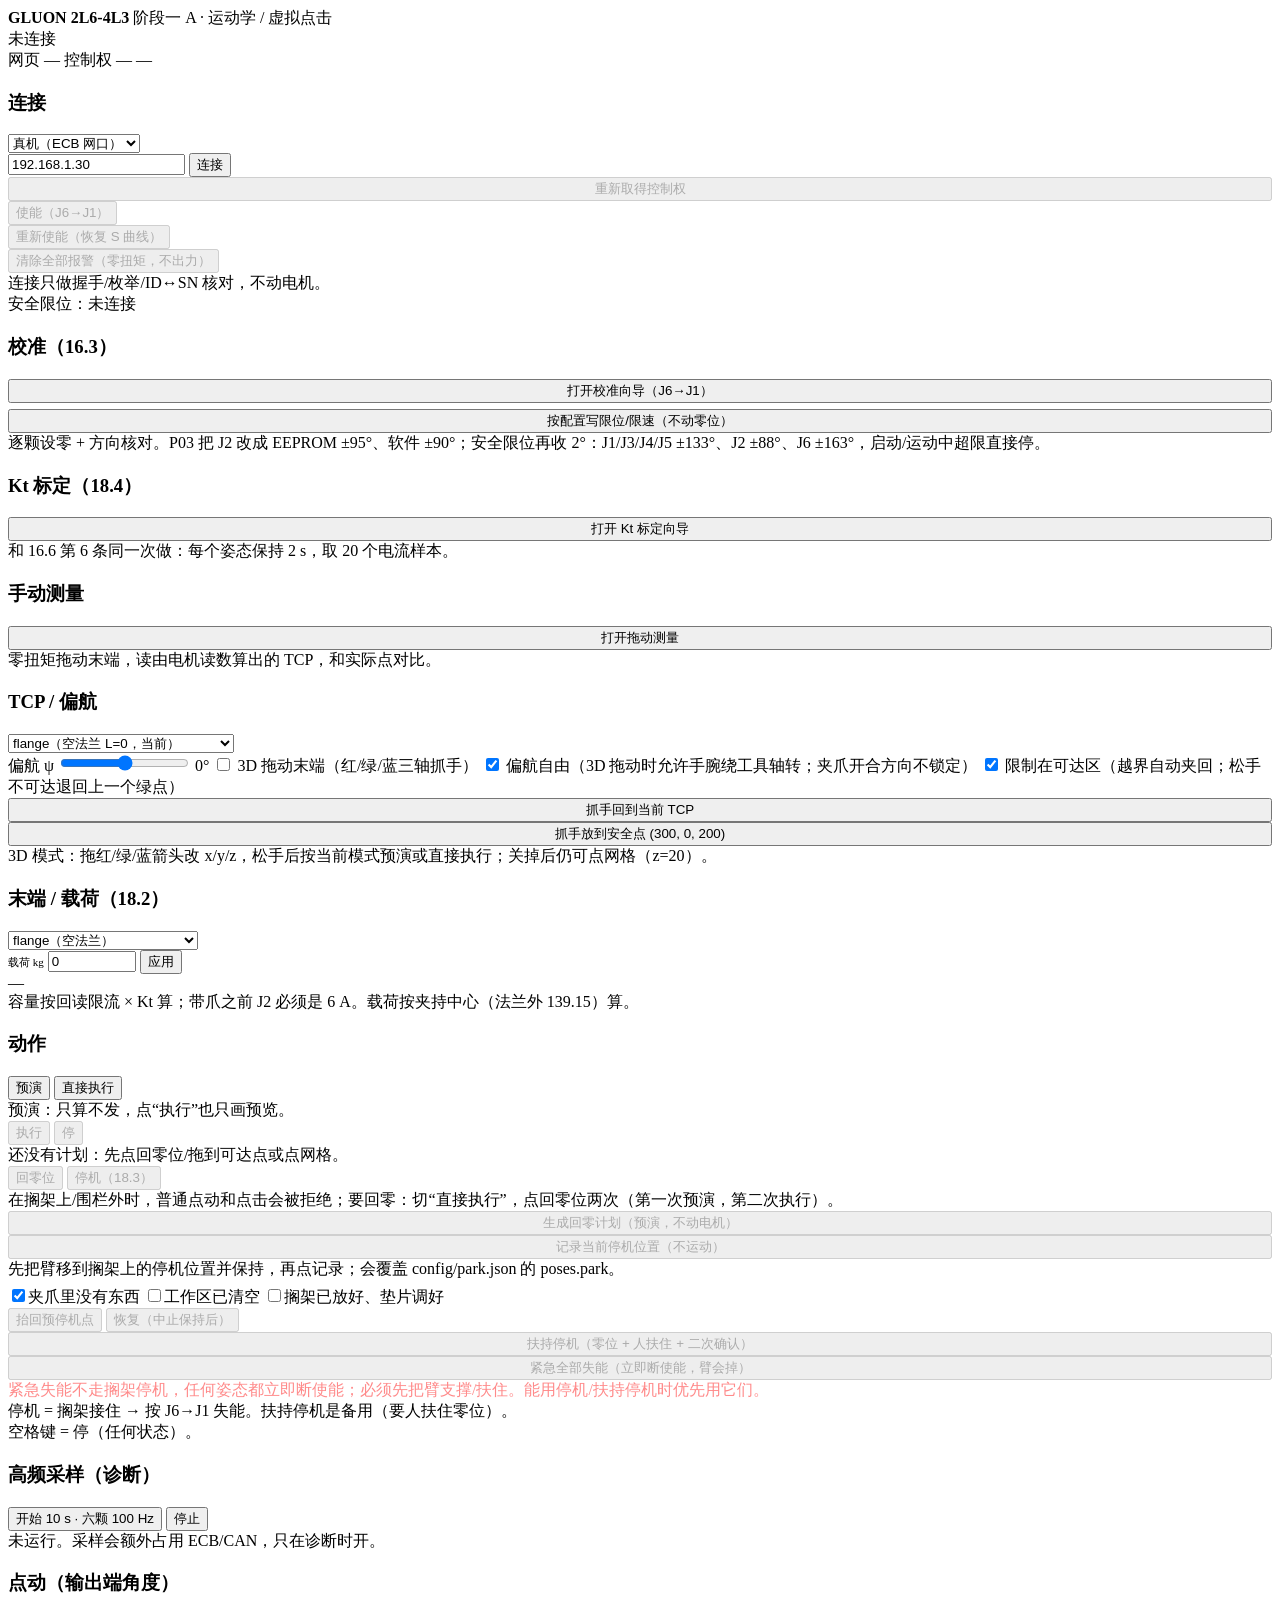
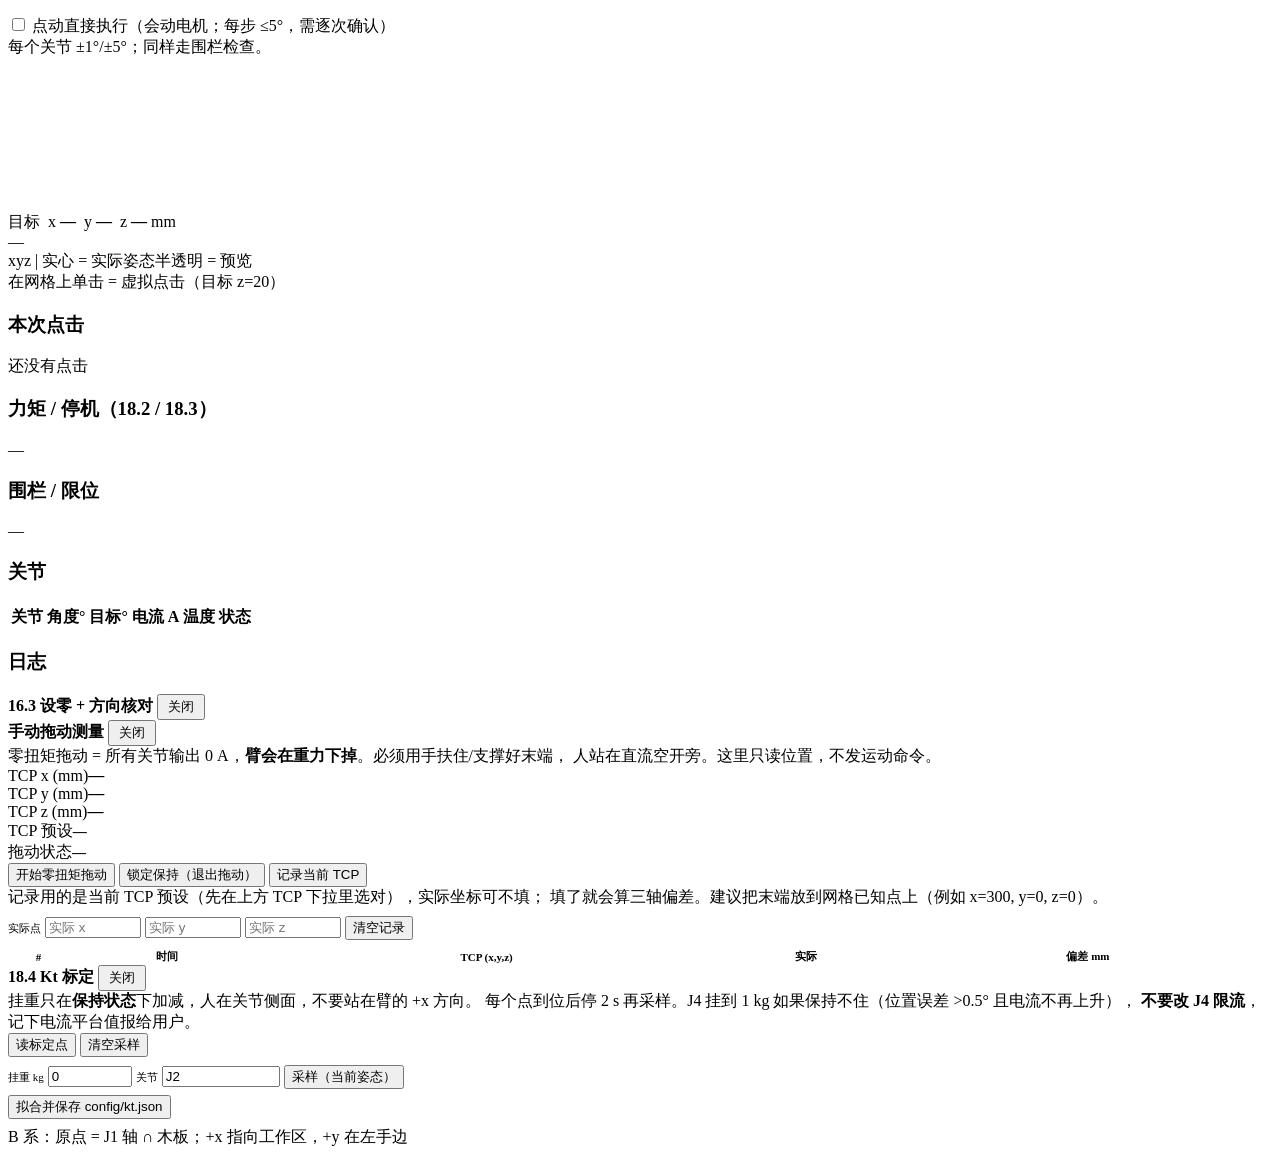
==== arm-control/web/index.html @ 205fdd90 "Document source/publish layout and sync workflow" ====
<!DOCTYPE html>
<html lang="zh-CN">
<head>
<meta charset="utf-8">
<title>GLUON 2L6-4L3 · 阶段一 A</title>
<meta name="viewport" content="width=device-width, initial-scale=1">
<link rel="stylesheet" href="./style.css">
<script type="importmap">
{"imports": {"three": "./vendor/three.module.js"}}
</script>
</head>
<body>
<div id="app">
  <header>
    <div class="brand">
      <span class="dot" id="conn-dot"></span>
      <b>GLUON 2L6-4L3</b>
      <span class="sub">阶段一 A · 运动学 / 虚拟点击</span>
    </div>
    <div class="hdr-mid" id="hdr-msg">未连接</div>
    <div class="hdr-right">
      <span class="pill" id="pill-webver">网页 —</span>
      <span class="pill" id="pill-control">控制权 —</span>
      <span class="pill" id="pill-mode">—</span>
    </div>
  </header>

  <main>
    <aside id="left">
      <section class="card">
        <h3>连接</h3>
        <div class="row">
          <select id="mode">
            <option value="hw">真机（ECB 网口）</option>
            <option value="mock">模拟（无硬件）</option>
          </select>
        </div>
        <div class="row">
          <input id="ip" value="192.168.1.30" spellcheck="false">
          <button id="btn-connect" class="btn">连接</button>
        </div>
        <div class="row">
          <button id="btn-acquire" class="btn" style="width:100%" disabled>重新取得控制权</button>
        </div>
        <div class="row">
          <button id="btn-enable" class="btn primary" disabled>使能（J6→J1）</button>
        </div>
        <div class="row">
          <button id="btn-reenable" class="btn" disabled>重新使能（恢复 S 曲线）</button>
        </div>
        <div class="row">
          <button id="btn-clear-errors" class="btn" disabled>清除全部报警（零扭矩，不出力）</button>
        </div>
        <div class="hint" id="connect-hint">连接只做握手/枚举/ID↔SN 核对，不动电机。</div>
        <div class="hint" id="readonly-note" style="display:none;color:#ffd166">只读：另一个页面持有控制权。</div>
        <div class="hint" id="offline-note" style="display:none;color:#ffd166">未连接：启动/连接执行器后按钮才会启用。</div>
        <div id="safe-check" class="safe-check unknown">安全限位：未连接</div>
      </section>

      <section class="card">
        <h3>校准（16.3）</h3>
        <button id="btn-calib" class="btn primary" style="width:100%">打开校准向导（J6→J1）</button>
        <div class="row" style="margin-top:6px">
          <button id="btn-write-limits" class="btn" style="width:100%">按配置写限位/限速（不动零位）</button>
        </div>
        <div class="hint" id="calib-hint">逐颗设零 + 方向核对。P03 把 J2 改成 EEPROM ±95°、软件 ±90°；安全限位再收 2°：J1/J3/J4/J5 ±133°、J2 ±88°、J6 ±163°，启动/运动中超限直接停。</div>
      </section>

      <section class="card">
        <h3>Kt 标定（18.4）</h3>
        <button id="btn-kt" class="btn" style="width:100%">打开 Kt 标定向导</button>
        <div class="hint">和 16.6 第 6 条同一次做：每个姿态保持 2 s，取 20 个电流样本。</div>
      </section>

      <section class="card">
        <h3>手动测量</h3>
        <button id="btn-measure" class="btn" style="width:100%">打开拖动测量</button>
        <div class="hint">零扭矩拖动末端，读由电机读数算出的 TCP，和实际点对比。</div>
      </section>

      <section class="card">
        <h3>TCP / 偏航</h3>
        <div class="row">
          <select id="tcp-preset">
            <option value="flange" selected>flange（空法兰 L=0，当前）</option>
            <option value="probe">probe（临时针，实测前只能预演）</option>
            <option value="gripper_tip">gripper_tip（161.65，未装）</option>
            <option value="gripper_center">gripper_center（139.15，未装）</option>
          </select>
        </div>
        <label class="slider-row">偏航 ψ
          <input id="yaw" type="range" min="-180" max="180" step="1" value="0">
          <output id="yaw-val">0°</output>
        </label>
        <label class="check" style="margin-top:8px">
          <input type="checkbox" id="gizmo-mode">
          <span>3D 拖动末端（红/绿/蓝三轴抓手）</span>
        </label>
        <label class="check">
          <input type="checkbox" id="gizmo-free-yaw" checked>
          <span>偏航自由（3D 拖动时允许手腕绕工具轴转；夹爪开合方向不锁定）</span>
        </label>
        <label class="check">
          <input type="checkbox" id="gizmo-limit" checked>
          <span>限制在可达区（越界自动夹回；松手不可达退回上一个绿点）</span>
        </label>
        <div class="row">
          <button id="gizmo-reset" class="btn" style="width:100%">抓手回到当前 TCP</button>
        </div>
        <div class="row">
          <button id="gizmo-safe" class="btn" style="width:100%">抓手放到安全点 (300, 0, 200)</button>
        </div>
        <div class="hint">3D 模式：拖红/绿/蓝箭头改 x/y/z，松手后按当前模式预演或直接执行；关掉后仍可点网格（z=20）。</div>
      </section>

      <section class="card">
        <h3>末端 / 载荷（18.2）</h3>
        <div class="row">
          <select id="ee">
            <option value="flange" selected>flange（空法兰）</option>
            <option value="probe">probe（临时针）</option>
            <option value="gripper">gripper（夹爪 v2，0.45 kg）</option>
          </select>
        </div>
        <div class="row">
          <span class="muted" style="font-size:11px">载荷 kg</span>
          <input id="payload" type="number" min="0" step="0.05" value="0" style="width:80px">
          <button id="btn-ee" class="btn">应用</button>
        </div>
        <div id="ee-info" class="kv"><span class="muted">—</span></div>
        <div class="hint">容量按回读限流 × Kt 算；带爪之前 J2 必须是 6 A。载荷按夹持中心（法兰外 139.15）算。</div>
      </section>

      <section class="card">
        <h3>动作</h3>
        <div class="row two mode-toggle">
          <button id="mode-preview" class="btn">预演</button>
          <button id="mode-direct" class="btn">直接执行</button>
        </div>
        <div class="hint" id="mode-hint">预演：只算不发，点“执行”也只画预览。</div>
        <div class="row two">
          <button id="btn-exec" class="btn primary" disabled>执行</button>
          <button id="btn-stop" class="btn danger" disabled>停</button>
        </div>
        <div class="hint" id="plan-state">还没有计划：先点回零位/拖到可达点或点网格。</div>
        <div class="row two">
          <button id="btn-home" class="btn" disabled>回零位</button>
          <button id="btn-park" class="btn danger" disabled>停机（18.3）</button>
        </div>
        <div class="hint" id="home-hint">在搁架上/围栏外时，普通点动和点击会被拒绝；要回零：切“直接执行”，点回零位两次（第一次预演，第二次执行）。</div>
        <div class="row">
          <button id="btn-home-plan" class="btn primary" style="width:100%" disabled>生成回零计划（预演，不动电机）</button>
        </div>
        <div class="row">
          <button id="btn-park-teach" class="btn" style="width:100%" disabled>记录当前停机位置（不运动）</button>
        </div>
        <div class="hint" id="park-teach-hint">先把臂移到搁架上的停机位置并保持，再点记录；会覆盖 config/park.json 的 poses.park。</div>
        <div style="margin-top:6px">
          <label class="check"><input type="checkbox" id="pk-empty" checked><span>夹爪里没有东西</span></label>
          <label class="check"><input type="checkbox" id="pk-clear"><span>工作区已清空</span></label>
          <label class="check"><input type="checkbox" id="pk-shelf"><span>搁架已放好、垫片调好</span></label>
        </div>
        <div class="row two">
          <button id="btn-unpark" class="btn" disabled>抬回预停机点</button>
          <button id="btn-recover" class="btn" disabled>恢复（中止保持后）</button>
        </div>
        <div class="row">
          <button id="btn-support-park" class="btn danger" style="width:100%" disabled>扶持停机（零位 + 人扶住 + 二次确认）</button>
        </div>
        <div class="row">
          <button id="btn-disable-all" class="btn danger" style="width:100%" disabled>紧急全部失能（立即断使能，臂会掉）</button>
        </div>
        <div class="hint" style="color:#ff8a8a">紧急失能不走搁架停机，任何姿态都立即断使能；必须先把臂支撑/扶住。能用停机/扶持停机时优先用它们。</div>
        <div class="hint" id="park-hint">停机 = 搁架接住 → 按 J6→J1 失能。扶持停机是备用（要人扶住零位）。</div>
        <div class="hint" id="motion-hint">空格键 = 停（任何状态）。</div>
      </section>

      <section class="card">
        <h3>高频采样（诊断）</h3>
        <div class="row" style="gap:8px;flex-wrap:wrap">
          <button id="trace-start" class="btn">开始 10 s · 六颗 100 Hz</button>
          <button id="trace-stop" class="btn">停止</button>
        </div>
        <div class="hint" id="trace-status">未运行。采样会额外占用 ECB/CAN，只在诊断时开。</div>
      </section>

      <section class="card">
        <h3>点动（输出端角度）</h3>
        <label class="check" style="margin-bottom:6px">
          <input type="checkbox" id="jog-live">
          <span>点动直接执行（会动电机；每步 ≤5°，需逐次确认）</span>
        </label>
        <div id="jog" class="jog-grid"></div>
        <div class="hint">每个关节 ±1°/±5°；同样走围栏检查。</div>
      </section>
    </aside>

    <div id="stage">
      <canvas id="view"></canvas>
      <div id="gizmo-hud" class="hidden">
        <div>目标&nbsp; x <b id="gh-x">—</b>&nbsp; y <b id="gh-y">—</b>&nbsp; z <b id="gh-z">—</b> mm</div>
        <div id="gh-status" class="check">—</div>
      </div>
      <div id="legend">
        <span class="lg x">x</span><span class="lg y">y</span><span class="lg z">z</span>
        <span class="sep">|</span>
        <span>实心 = 实际姿态</span><span class="prev">半透明 = 预览</span>
      </div>
      <div id="click-hint">在网格上单击 = 虚拟点击（目标 z=20）</div>
    </div>

    <aside id="right">
      <section class="card">
        <h3>本次点击</h3>
        <div id="target-info" class="kv"><span class="muted">还没有点击</span></div>
      </section>

      <section class="card">
        <h3>力矩 / 停机（18.2 / 18.3）</h3>
        <div id="torque-info" class="kv"><span class="muted">—</span></div>
        <div id="park-info" class="kv" style="margin-top:4px"></div>
        <div id="park-block" class="hint" style="display:none;color:#ff8a8a;margin-top:4px"></div>
        <button id="btn-park-ack" class="btn danger" style="width:100%;display:none;margin-top:4px">已确认（看过实物，解除运动拦截）</button>
      </section>

      <section class="card">
        <h3>围栏 / 限位</h3>
        <div id="fence-info" class="kv"><span class="muted">—</span></div>
      </section>

      <section class="card grow">
        <h3>关节</h3>
        <table id="joints">
          <thead><tr><th>关节</th><th>角度°</th><th>目标°</th><th>电流 A</th><th>温度</th><th>状态</th></tr></thead>
          <tbody></tbody>
        </table>
      </section>

      <section class="card">
        <h3>日志</h3>
        <div id="log" class="log"></div>
      </section>
    </aside>
  </main>

  <div id="calib-modal" class="modal hidden">
    <div class="modal-card">
      <div class="modal-head">
        <b>16.3 设零 + 方向核对</b>
        <button id="calib-close" class="btn" style="padding:2px 9px">关闭</button>
      </div>
      <div id="calib-body"></div>
    </div>
  </div>

  <div id="measure-modal" class="modal hidden">
    <div class="modal-card">
      <div class="modal-head">
        <b>手动拖动测量</b>
        <button id="measure-close" class="btn" style="padding:2px 9px">关闭</button>
      </div>
      <div id="measure-body">
        <div class="calib-note warn" style="border-left-color:#ff5f6d">
          零扭矩拖动 = 所有关节输出 0 A，<b>臂会在重力下掉</b>。必须用手扶住/支撑好末端，
          人站在直流空开旁。这里只读位置，不发运动命令。
        </div>
        <div class="calib-live">
          <div><span>TCP x (mm)</span><b id="m-x">—</b></div>
          <div><span>TCP y (mm)</span><b id="m-y">—</b></div>
          <div><span>TCP z (mm)</span><b id="m-z">—</b></div>
          <div><span>TCP 预设</span><b id="m-preset" style="font-size:14px">—</b></div>
          <div><span>拖动状态</span><b id="m-state" style="font-size:14px">—</b></div>
        </div>
        <div class="calib-actions">
          <button id="m-start" class="btn primary">开始零扭矩拖动</button>
          <button id="m-stop" class="btn danger">锁定保持（退出拖动）</button>
          <button id="m-record" class="btn">记录当前 TCP</button>
        </div>
        <div class="calib-note">
          记录用的是当前 TCP 预设（先在上方 TCP 下拉里选对），实际坐标可不填；
          填了就会算三轴偏差。建议把末端放到网格已知点上（例如 x=300, y=0, z=0）。
        </div>
        <div class="row" style="margin-top:8px">
          <span class="muted" style="font-size:11px">实际点</span>
          <input id="m-ax" placeholder="实际 x" style="width:88px">
          <input id="m-ay" placeholder="实际 y" style="width:88px">
          <input id="m-az" placeholder="实际 z" style="width:88px">
          <button id="m-clear" class="btn" style="margin-left:auto">清空记录</button>
        </div>
        <table id="m-table" style="width:100%;border-collapse:collapse;font-size:11px;margin-top:8px">
          <thead><tr><th>#</th><th>时间</th><th>TCP (x,y,z)</th><th>实际</th><th>偏差 mm</th></tr></thead>
          <tbody></tbody>
        </table>
      </div>
    </div>
  </div>

  <div id="kt-modal" class="modal hidden">
    <div class="modal-card">
      <div class="modal-head">
        <b>18.4 Kt 标定</b>
        <button id="kt-close" class="btn" style="padding:2px 9px">关闭</button>
      </div>
      <div id="kt-body">
        <div class="calib-note warn" style="border-left-color:#ff5f6d">
          挂重只在<b>保持状态</b>下加减，人在关节侧面，不要站在臂的 +x 方向。
          每个点到位后停 2 s 再采样。J4 挂到 1 kg 如果保持不住（位置误差 &gt;0.5° 且电流不再上升），
          <b>不要改 J4 限流</b>，记下电流平台值报给用户。
        </div>
        <div class="calib-actions">
          <button id="kt-refresh" class="btn">读标定点</button>
          <button id="kt-reset" class="btn">清空采样</button>
        </div>
        <div id="kt-points" style="margin-top:6px"></div>
        <div class="row" style="margin-top:8px">
          <span class="muted" style="font-size:11px">挂重 kg</span>
          <input id="kt-load" type="number" min="0" step="0.05" value="0" style="width:76px">
          <span class="muted" style="font-size:11px">关节</span>
          <input id="kt-joints" value="J2" style="width:110px">
          <button id="kt-sample" class="btn primary">采样（当前姿态）</button>
        </div>
        <div class="row" style="margin-top:6px">
          <button id="kt-fit" class="btn">拟合并保存 config/kt.json</button>
        </div>
        <div id="kt-rows" style="margin-top:8px;font-size:11px"></div>
        <div id="kt-fit-out" style="margin-top:6px;font-size:11px"></div>
      </div>
    </div>
  </div>

  <footer>
    <span id="foot-left">B 系：原点 = J1 轴 ∩ 木板；+x 指向工作区，+y 在左手边</span>
    <span id="foot-right"></span>
  </footer>
</div>
<script type="module" src="./app.js"></script>
</body>
</html>
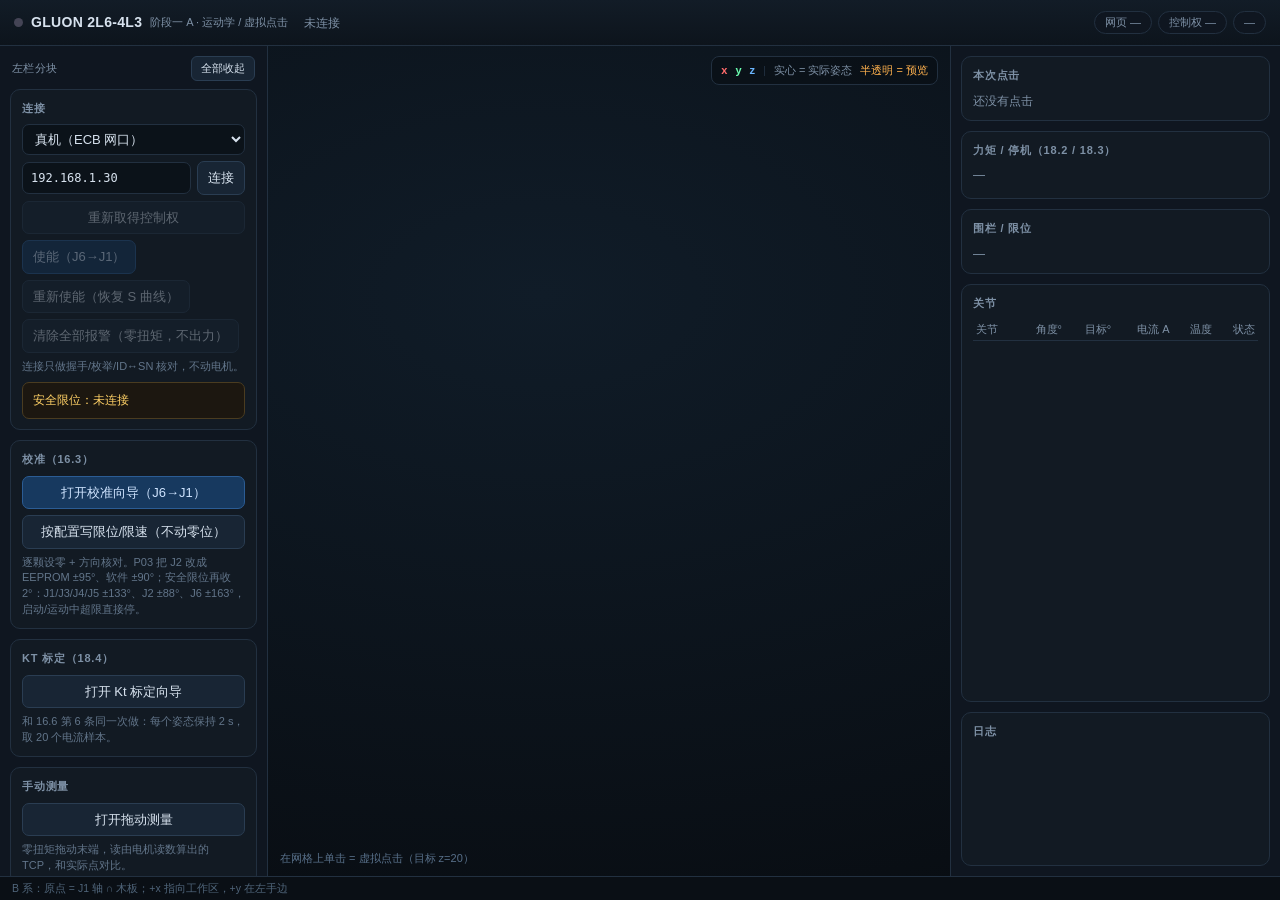
==== commit 95574538: "IK/抬高修正：保留当前工具轴、收/转腕候选、解析雅可比；v2026-11-15.1" ====
--- a/arm-control/web/index.html
+++ b/arm-control/web/index.html
@@ -27,6 +27,11 @@
 
   <main>
     <aside id="left">
+      <div class="left-tools">
+        <span class="muted">左栏分块</span>
+        <button id="btn-left-toggle-all" class="btn tiny" type="button">全部收起</button>
+      </div>
+
       <section class="card">
         <h3>连接</h3>
         <div class="row">
--- a/arm-control/web/style.css
+++ b/arm-control/web/style.css
@@ -0,0 +1,228 @@
+:root {
+  --bg: #0c1117;
+  --panel: #121a23;
+  --panel2: #0f1620;
+  --line: #223040;
+  --text: #d7e2ee;
+  --muted: #7e91a6;
+  --accent: #4ea1ff;
+  --accent2: #ffb14e;
+  --ok: #45d18b;
+  --bad: #ff5f6d;
+  --warn: #ffd166;
+  --x: #ff6b6b;
+  --y: #6bffb0;
+  --z: #6bb6ff;
+}
+* { box-sizing: border-box; }
+html, body { height: 100%; margin: 0; }
+body {
+  background: var(--bg);
+  color: var(--text);
+  font: 13px/1.5 -apple-system, BlinkMacSystemFont, "PingFang SC", "Helvetica Neue", Arial, sans-serif;
+  overflow: hidden;
+}
+#app { height: 100%; display: flex; flex-direction: column; }
+
+header {
+  height: 46px;
+  flex: 0 0 46px;
+  display: flex;
+  align-items: center;
+  gap: 16px;
+  padding: 0 14px;
+  background: linear-gradient(180deg, #121c27, #0d141c);
+  border-bottom: 1px solid var(--line);
+}
+.brand { display: flex; align-items: center; gap: 8px; white-space: nowrap; }
+.brand b { font-size: 14px; letter-spacing: .3px; }
+.brand .sub { color: var(--muted); font-size: 11px; }
+.dot { width: 9px; height: 9px; border-radius: 50%; background: #445; box-shadow: 0 0 0 0 #000; }
+.dot.on { background: var(--ok); box-shadow: 0 0 10px rgba(69,209,139,.7); }
+.dot.warn { background: var(--warn); box-shadow: 0 0 10px rgba(255,209,102,.7); }
+.hdr-mid { flex: 1; color: var(--muted); font-size: 12px; overflow: hidden; text-overflow: ellipsis; white-space: nowrap; }
+.hdr-right { display: flex; gap: 6px; }
+.pill { border: 1px solid var(--line); background: var(--panel2); color: var(--muted);
+        border-radius: 20px; padding: 2px 10px; font-size: 11px; }
+.pill.on { color: var(--accent); border-color: #2b5c94; }
+
+main { flex: 1; display: grid; grid-template-columns: 268px 1fr 330px; min-height: 0; }
+aside { overflow-y: auto; padding: 10px; display: flex; flex-direction: column; gap: 10px;
+        background: var(--panel2); }
+#left { border-right: 1px solid var(--line); }
+#right { border-left: 1px solid var(--line); }
+#stage { position: relative; min-width: 0; background: radial-gradient(1200px 700px at 40% 30%, #101c28, #080c11); }
+#view { width: 100%; height: 100%; display: block; }
+#legend { position: absolute; right: 12px; top: 10px; display: flex; gap: 8px; align-items: center;
+          font-size: 11px; color: var(--muted); background: rgba(9,14,20,.65);
+          border: 1px solid var(--line); border-radius: 8px; padding: 5px 9px; pointer-events: none; }
+.lg { font-weight: 700; }
+.lg.x { color: var(--x); } .lg.y { color: var(--y); } .lg.z { color: var(--z); }
+#legend .sep { color: var(--line); }
+#legend .prev { color: var(--accent2); }
+#click-hint { position: absolute; left: 12px; bottom: 10px; font-size: 11px; color: #58708a;
+              pointer-events: none; }
+
+.card { background: var(--panel); border: 1px solid var(--line); border-radius: 10px; padding: 10px 11px; }
+.card.grow { flex: 1; min-height: 120px; }
+.card h3 { margin: 0 0 8px; font-size: 11px; letter-spacing: .8px; color: var(--muted);
+           text-transform: uppercase; font-weight: 600; }
+
+/* ---- 左栏分块：点标题/箭头收起，顶部一键全部收起/展开 ---- */
+.left-tools { display: flex; align-items: center; justify-content: space-between;
+              gap: 8px; padding: 0 2px; margin-bottom: -2px;
+              color: var(--muted); font-size: 11px; letter-spacing: .4px; }
+button.btn.tiny { padding: 3px 9px; font-size: 11px; border-radius: 6px; }
+
+.card h3.card-head { margin-bottom: 8px; }
+.card.collapsed h3.card-head { margin-bottom: 0; }
+.card-toggle { display: flex; align-items: center; justify-content: space-between; gap: 8px;
+               width: 100%; margin: 0; padding: 1px 0; border: 0; border-radius: 4px;
+               background: none; color: var(--muted); font: inherit;
+               text-align: left; cursor: pointer; }
+.card-toggle:hover { color: var(--text); }
+.card-toggle:focus-visible { outline: 2px solid var(--accent); outline-offset: 3px; }
+.card-toggle .card-title { font-size: 11px; letter-spacing: .8px; text-transform: uppercase;
+                           font-weight: 600; }
+.card-chev { flex: 0 0 auto; width: 7px; height: 7px; margin-right: 3px;
+             border-right: 1.5px solid currentColor; border-bottom: 1.5px solid currentColor;
+             transform: rotate(45deg); transition: transform .16s ease; }
+.card.collapsed .card-chev { transform: rotate(-45deg); }
+.card-body { display: grid; grid-template-rows: 1fr; transition: grid-template-rows .17s ease; }
+.card-body-in { overflow: hidden; min-height: 0; }
+.card.collapsed { padding-top: 8px; padding-bottom: 8px; }
+.card.collapsed .card-body {
+  grid-template-rows: 0fr; visibility: hidden;
+  transition: grid-template-rows .17s ease, visibility 0s .17s;
+}
+.row { display: flex; gap: 6px; align-items: center; margin-bottom: 6px; }
+.row:last-child { margin-bottom: 0; }
+.row.two > * { flex: 1; }
+select, input[type=text], input:not([type]) {
+  background: #0b1219; color: var(--text); border: 1px solid var(--line);
+  border-radius: 7px; padding: 6px 8px; font: inherit; min-width: 0;
+}
+select { flex: 1; }
+input#ip { flex: 1; font-family: ui-monospace, Menlo, monospace; font-size: 12px; }
+button.btn {
+  background: #182534; color: var(--text); border: 1px solid #2a3d52;
+  border-radius: 7px; padding: 6px 10px; font: inherit; cursor: pointer;
+  transition: .12s background, .12s border;
+}
+button.btn:hover:not(:disabled) { background: #20324a; border-color: #3a5678; }
+button.btn.primary { background: #17395f; border-color: #2b5c94; color: #cfe4ff; }
+button.btn.primary:hover:not(:disabled) { background: #1d4a7c; }
+button.btn.danger { background: #3a1a20; border-color: #6b2a33; color: #ffd4d8; }
+button.btn.danger:hover:not(:disabled) { background: #4e222a; }
+button.btn:disabled { opacity: .38; cursor: not-allowed; }
+.hint { color: #62758a; font-size: 11px; margin-top: 6px; line-height: 1.45; }
+.check { display: flex; gap: 8px; align-items: flex-start; margin-bottom: 8px; font-size: 12px; color: #b8c7d8; }
+.check input { margin-top: 2px; }
+.slider-row { display: grid; grid-template-columns: auto 1fr 44px; gap: 8px; align-items: center;
+              font-size: 11px; color: var(--muted); }
+.slider-row input { width: 100%; accent-color: var(--accent); }
+.slider-row output { text-align: right; color: var(--text); font-variant-numeric: tabular-nums; }
+
+.jog-grid { display: grid; grid-template-columns: 34px repeat(4, 1fr); gap: 4px; align-items: center; }
+.jog-grid .jn { color: var(--muted); font-size: 11px; text-align: right; padding-right: 2px; }
+.jog-grid button { padding: 4px 0; font-size: 11px; }
+
+.kv { display: flex; flex-direction: column; gap: 3px; font-size: 12px; }
+.kv .line { display: flex; justify-content: space-between; gap: 8px; }
+.kv .line span:last-child { font-family: ui-monospace, Menlo, monospace; font-size: 11px; }
+.muted { color: var(--muted); }
+.ok { color: var(--ok); } .bad { color: var(--bad); } .warn { color: var(--warn); }
+.mono { font-family: ui-monospace, Menlo, monospace; font-size: 11px; }
+
+table#joints { width: 100%; border-collapse: collapse; font-size: 11px; }
+#joints th { text-align: right; color: var(--muted); font-weight: 500; padding: 2px 3px;
+             border-bottom: 1px solid var(--line); }
+#joints th:first-child, #joints td:first-child { text-align: left; }
+#joints td { text-align: right; padding: 3px 3px; font-family: ui-monospace, Menlo, monospace;
+             border-bottom: 1px solid #18232f; font-variant-numeric: tabular-nums; }
+#joints tr.near td { color: var(--warn); }
+#joints tr.err td { color: var(--bad); }
+
+.log { height: 108px; overflow-y: auto; font-size: 11px; font-family: ui-monospace, Menlo, monospace;
+       color: #8397ab; display: flex; flex-direction: column-reverse; gap: 2px; }
+.log .t { color: #4c6075; }
+.log .b { color: var(--bad); } .log .w { color: var(--warn); } .log .g { color: var(--ok); }
+
+footer { height: 24px; flex: 0 0 24px; display: flex; justify-content: space-between; align-items: center;
+         padding: 0 12px; color: #4f6479; font-size: 10.5px; border-top: 1px solid var(--line);
+         background: #0a0f15; }
+
+@media (max-width: 1180px) {
+  main { grid-template-columns: 238px 1fr 292px; }
+}
+
+.mode-toggle button.active {
+  background: #17395f; border-color: #2b5c94; color: #cfe4ff;
+  box-shadow: inset 0 0 0 1px rgba(78,161,255,.25);
+}
+
+/* ---- 校准向导 ---- */
+.modal {
+  position: fixed; inset: 0; background: rgba(3,7,11,.72);
+  display: flex; align-items: center; justify-content: center; z-index: 50;
+  backdrop-filter: blur(3px);
+}
+.modal.hidden { display: none; }
+.modal-card {
+  width: min(760px, calc(100vw - 60px));
+  max-height: calc(100vh - 80px);
+  overflow-y: auto;
+  background: #101821; border: 1px solid #2a3d52; border-radius: 14px;
+  box-shadow: 0 20px 80px rgba(0,0,0,.55);
+}
+.modal-head {
+  display: flex; justify-content: space-between; align-items: center;
+  padding: 12px 16px; border-bottom: 1px solid var(--line);
+  position: sticky; top: 0; background: #101821; z-index: 2;
+}
+.modal-head b { font-size: 14px; }
+#calib-body { padding: 14px 16px 18px; }
+.calib-joint-row {
+  display: grid; grid-template-columns: 46px 1fr auto; gap: 10px; align-items: center;
+  padding: 8px 0; border-bottom: 1px solid #18232f;
+}
+.calib-joint-row:last-child { border-bottom: 0; }
+.calib-joint-name { font-weight: 700; font-size: 14px; }
+.calib-status { font-size: 11px; color: var(--muted); }
+.calib-status.done { color: var(--ok); }
+.calib-status.pending { color: var(--warn); }
+.calib-live {
+  display: grid; grid-template-columns: repeat(5, 1fr); gap: 8px;
+  background: #0b1219; border: 1px solid var(--line); border-radius: 10px;
+  padding: 10px 12px; margin: 10px 0;
+}
+.calib-live div span { display: block; color: var(--muted); font-size: 10.5px; }
+.calib-live div b { font-family: ui-monospace, Menlo, monospace; font-size: 16px; font-weight: 600; }
+.calib-ref { background: #0b1219; border-left: 3px solid var(--accent); border-radius: 6px;
+             padding: 8px 11px; margin: 10px 0; color: #b9c9da; font-size: 12px; }
+.calib-actions { display: flex; flex-wrap: wrap; gap: 8px; margin-top: 12px; }
+.calib-actions .btn { padding: 7px 12px; }
+.calib-note { color: #6c8095; font-size: 11px; margin-top: 8px; line-height: 1.5; }
+.calib-danger { border-color: #6b2a33 !important; color: #ffd4d8 !important; }
+.calib-big { font-size: 14px; }
+
+.pill.bad { color: var(--bad); border-color: #6b2a33; background: #2a1216; }
+
+#gizmo-hud { position:absolute; left:12px; top:10px; z-index:6;
+  background:rgba(10,18,26,.88); border:1px solid var(--line); border-radius:7px;
+  padding:6px 9px; font:11px/1.5 ui-monospace,Menlo,monospace; color:var(--text);
+  pointer-events:none; }
+#gizmo-hud.hidden { display:none; }
+#gizmo-hud b { color:#fff; font-weight:600; }
+#gizmo-hud .ok { color:#6bffb0; }
+#gizmo-hud .bad { color:#ff6b6b; }
+#gizmo-hud .check { color:#ffd166; }
+
+.safe-check { margin-top:8px; padding:8px 10px; border-radius:7px; font-size:12px;
+  line-height:1.55; border:1px solid var(--line); background:#0b1219; color:#8a9bb0; }
+.safe-check.ok { border-color:#2c6b4a; background:#0e2018; color:#8effc0; }
+.safe-check.bad { border-color:#8a2b38; background:#2a1015; color:#ffb3bd; }
+.safe-check.unknown { border-color:#4a3c20; background:#1c1710; color:#ffd166; }
+.safe-check table { width:100%; border-collapse:collapse; margin-top:4px; font-family:ui-monospace,Menlo,monospace; font-size:11px; }
+.safe-check td { padding:1px 3px; }
+.safe-check td.bad { color:#ff8a96; font-weight:600; }
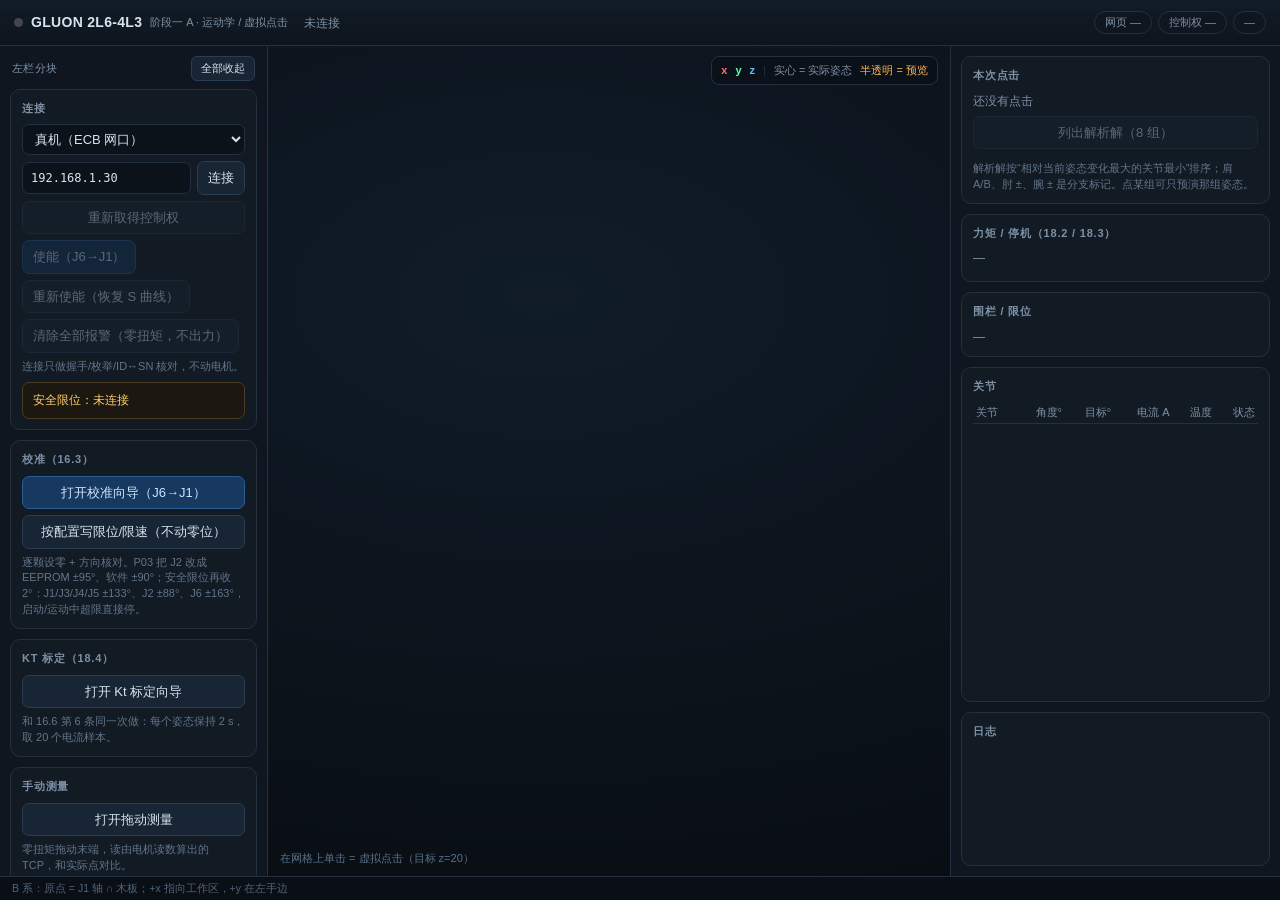
==== commit 1aeb12d5: "21.4 长动作单段模式6；22.2 扫描标定 / 22.4 录放 / 22.3 残差记录（mock 自检）；v2026-11-16.5" ====
--- a/arm-control/web/index.html
+++ b/arm-control/web/index.html
@@ -143,6 +143,16 @@
           <button id="mode-direct" class="btn">直接执行</button>
         </div>
         <div class="hint" id="mode-hint">预演：只算不发，点“执行”也只画预览。</div>
+        <div class="row">
+          <span class="muted" style="font-size:11px">速度倍率</span>
+          <select id="speed-scale" style="width:110px">
+            <option value="0.25">25%</option>
+            <option value="0.5" selected>50%</option>
+            <option value="0.75">75%</option>
+            <option value="1">100%</option>
+          </select>
+        </div>
+        <div class="hint">21.4：全局速度倍率，默认 50%。只影响之后的规划；实际速度还会受每关节 20°/s 上限约束。</div>
         <div class="row two">
           <button id="btn-exec" class="btn primary" disabled>执行</button>
           <button id="btn-stop" class="btn danger" disabled>停</button>
@@ -176,8 +186,50 @@
           <button id="btn-disable-all" class="btn danger" style="width:100%" disabled>紧急全部失能（立即断使能，臂会掉）</button>
         </div>
         <div class="hint" style="color:#ff8a8a">紧急失能不走搁架停机，任何姿态都立即断使能；必须先把臂支撑/扶住。能用停机/扶持停机时优先用它们。</div>
-        <div class="hint" id="park-hint">停机 = 搁架接住 → 按 J6→J1 失能。扶持停机是备用（要人扶住零位）。</div>
+        <div class="hint" id="park-hint">停机 = 搁架接住 → 按 J6→J1 失能。预演模式只算不动，切“直接执行”再点停机才会动；下降前 J4/J5/J6 腕部自动转到你教的停机姿态（poses.park[3:6]，现在 J4≈45.5°、J5≈0°；要固定别的角度就填 descent_q4_deg/descent_j5_deg/descent_j6_deg）。扶持停机是备用（要人扶住零位）。</div>
         <div class="hint" id="motion-hint">空格键 = 停（任何状态）。</div>
+      </section>
+
+      <section class="card">
+        <h3>22.2 往返扫描标定</h3>
+        <div class="row">
+          <select id="sweep-joint" style="width:90px">
+            <option value="J2" selected>J2</option>
+            <option value="J3">J3</option>
+            <option value="J4">J4</option>
+          </select>
+          <button id="btn-sweep-plan" class="btn" disabled>只预检路径</button>
+        </div>
+        <div class="hint">3°/s 匀速往返；J2 首选 −30°→+80°，被拦就退回 0°。J5 等夹爪装回。</div>
+        <div class="row two">
+          <button id="btn-sweep-start" class="btn primary" disabled>开始扫描</button>
+          <button id="btn-sweep-stop" class="btn danger" disabled>停止扫描</button>
+        </div>
+        <div class="hint" id="sweep-status">未运行</div>
+        <div id="sweep-plan" class="kv"></div>
+      </section>
+
+      <section class="card">
+        <h3>22.4 关键点录放</h3>
+        <div class="row">
+          <input id="program-name" placeholder="程序名" spellcheck="false">
+          <button id="btn-prog-save" class="btn" disabled>保存</button>
+        </div>
+        <div class="row two">
+          <button id="btn-prog-record" class="btn" disabled>记当前点</button>
+          <button id="btn-prog-clear" class="btn" disabled>清空本次点</button>
+        </div>
+        <div class="row">
+          <select id="program-list" style="flex:1"></select>
+          <button id="btn-prog-load" class="btn" disabled>载入</button>
+        </div>
+        <div class="row">
+          <span class="muted" style="font-size:11px">回放遍数</span>
+          <input id="program-loops" type="number" min="1" max="20" value="1" style="width:64px">
+          <button id="btn-prog-preview" class="btn" disabled>预演</button>
+          <button id="btn-prog-replay" class="btn primary" disabled>回放</button>
+        </div>
+        <div class="hint" id="program-status">录 5 点 → 保存 → 载入 → 回放；载入前逐点过限位/围栏/力矩。</div>
       </section>
 
       <section class="card">
@@ -218,6 +270,9 @@
       <section class="card">
         <h3>本次点击</h3>
         <div id="target-info" class="kv"><span class="muted">还没有点击</span></div>
+        <button id="btn-ik-all" class="btn" style="width:100%;margin-top:6px" disabled>列出解析解（8 组）</button>
+        <div id="ik-solutions" class="kv" style="margin-top:6px"></div>
+        <div class="hint">解析解按“相对当前姿态变化最大的关节最小”排序；肩 A/B、肘 ±、腕 ± 是分支标记。点某组可只预演那组姿态。</div>
       </section>
 
       <section class="card">
